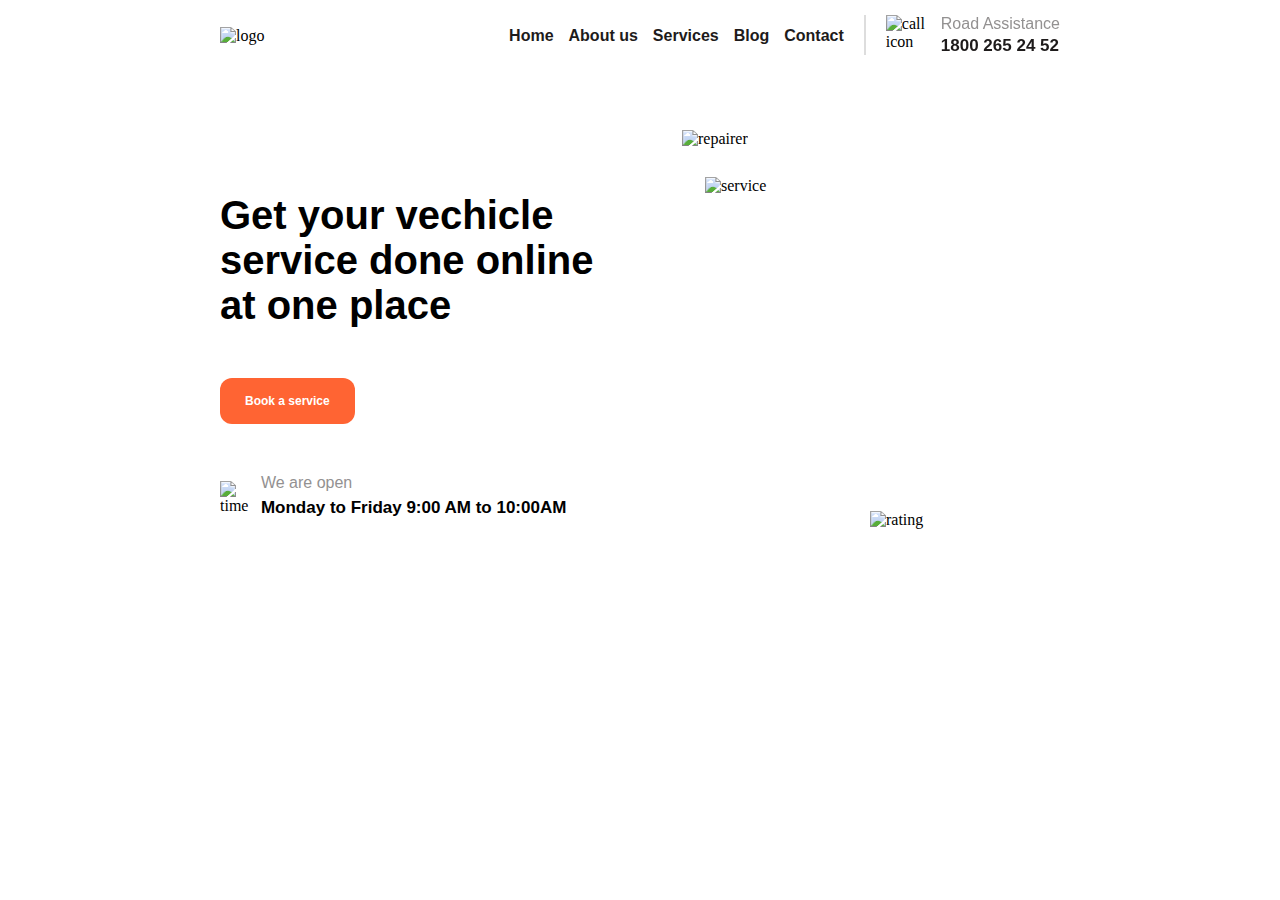
==== index.html @ da81b056 "Add files via upload" ====
<!DOCTYPE html>
<html lang="en">
<head>
  <meta charset="UTF-8">
  <meta name="viewport" content="width=device-width, initial-scale=1.0">
  <title>Finsweet</title>
  <link rel="stylesheet" href="finsweet.css">
</head>
<body>
  <nav>
    <img class="logo" src="../finsweet/logo/Logo.png" alt="logo">
    <div class="navRight">
      <ul>
        <li><a href="#">Home</a></li>
        <li><a href="#">About us</a></li>
        <li><a href="#">Services</a></li>
        <li><a href="#">Blog</a></li>
        <li><a href="#">Contact</a></li>
      </ul>
      <div class="lineHeight"></div>
      <div class="assistance">
        <img class="contactIcon" src="../finsweet/icon/Assistance Icon.png" alt="call icon">
        <ol>
          <h4>Road Assistance</h4>
          <h3>1800 265 24 52</h3>
        </ol>
      </div>
    </div>
  </nav>
  <header>
    <div class="headerTxt">
      <h1>
        Get your vechicle<br>service done online<br>at one place
      </h1>
      <button class="btn">
        <h4>Book a service</h4>
      </button>
      <div class="openTxt">
        <img class="timeIcon" src="../finsweet/icon/Icon.png" alt="time icon">
        <div class="textAst">
          <h4>We are open </h4>
          <h3>Monday to Friday 9:00 AM to 10:00AM</h3>
        </div>
      </div>
    </div>
    <div class="headerImg">
      <img class="image" src="../finsweet/image/Image.png" alt="repairer">
      <img class="service" src="../finsweet/image/Service.png" alt="service">
      <img class="rating" src="../finsweet/image/Rating.png" alt="rating">
    </div>
  </header>
</body>
</html>
---- finsweet.css ----
*{
  padding: 0;
  margin: 0;
  box-sizing: border-box;
}

nav{
  position: fixed;
  left: 0;
  right: 0;
  top: 0;
  height: fit-content;
  padding: 15px 0px;
  margin:auto  220px;
  width: auto;
  display: flex;
  justify-content: space-between;
  align-items: center;
  background-color: white;
  z-index: 1;
}

.logo{
  width: 100px;
  height: auto;
}

.navRight{
  display: flex;
  flex-direction: row;
  column-gap: 20px;
}

ul{
  display: flex;
  flex-direction: row;
  align-items: center;
  column-gap: 15px;
  list-style: none;
  height: auto;
}

li a{
  font-size: 16px;
  font-family: sans-serif;
  font-weight: 600;
  text-decoration: none;
  color:#1E1B1B;
}

.lineHeight{
  height: 40px;
  border: 1px solid lightgray;
  opacity: 0.77;
}

.assistance{
  display: flex;
  flex-direction: row;
  column-gap: 15px;
}

.contactIcon{
  width: 40px;
  height: 40px;
}

ol{
  display: flex;
  flex-direction: column;
  row-gap: 3px;
  width: auto;
  height: auto;
}

ol h4{
  font-family: sans-serif;
  font-size: 16px;
  font-weight: 500;
  color: #939191;
}

ol h3{
  font-family: sans-serif;
  font-size: 17px;
  font-weight: 600;
  color: #1E1B1B;
}

/* Main styling for header */
header{
  position: relative;
  top: 130px;
  margin: auto 220px;
  display: flex;
  flex-direction: row;
  justify-content: space-between;
  width: auto;
  height: auto;
}

.headerTxt{
  width: auto;
  height: fit-content;
  margin:  63px 0px;
}

h1{
  font-size: 40px;
  font-family: sans-serif;
  width: 100%;
  margin-bottom: 50px;
}

.btn{
  padding: 16px 25px;
  background: #FF6433;
  border: none;
  border-radius: 12px;
  margin-bottom: 50px;
  cursor: pointer;
}

.btn h4{
  color: white;
  font-family: sans-serif;
  font-size: 12px;
}

.openTxt{
  display: flex;
  flex-direction: row;
  align-items: center;
  column-gap: 10px;
}

.timeIcon{
  width: 30.94px;
  height: 30.94px;
}

.textAst{
  width: fit-content;
  height: auto;
}

.textAst h4{
  color: #939191;
  font-size: 16px;
  font-weight: 400;
  font-family: sans-serif;
  margin-bottom: 6px;
}

.textAst h3{
  font-size: 17px;
  font-weight: 600;
  font-family: sans-serif;
}

.headerImg{
  width: 45%;
  height: auto;
}

.image{
  width: 100%;
}

.service{
  position: absolute;
  top: 47px;
  left: 485px;
  width: 181.8px;
}

.rating{
  position: absolute;
  bottom: 52px;
  right: -19px;
  width: 209.06px;
}
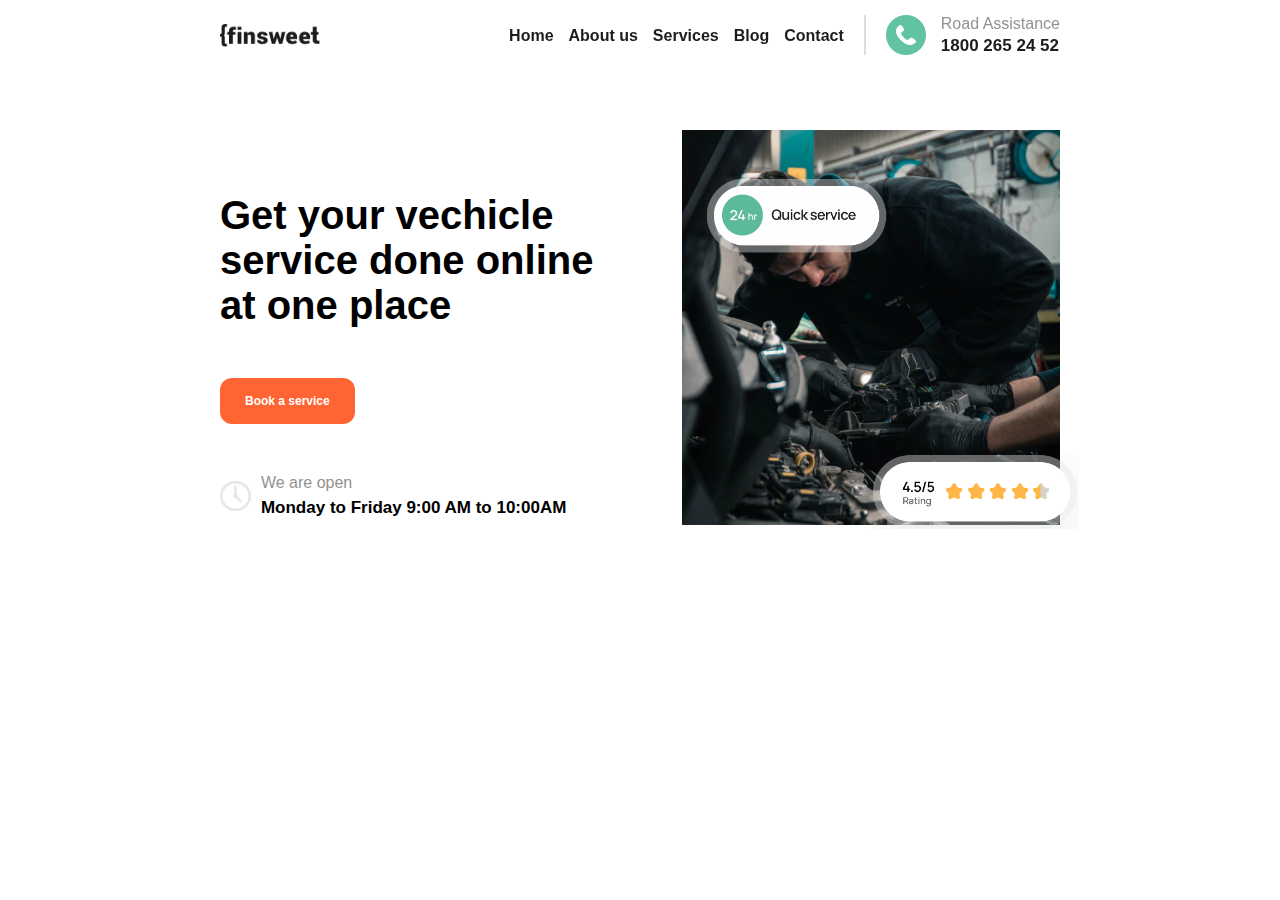
==== commit 1623920f: "Update index.html" ====
--- a/index.html
+++ b/index.html
@@ -8,7 +8,7 @@
 </head>
 <body>
   <nav>
-    <img class="logo" src="../finsweet/logo/Logo.png" alt="logo">
+    <img class="logo" src="logo/Logo.png" alt="logo">
     <div class="navRight">
       <ul>
         <li><a href="#">Home</a></li>
@@ -19,7 +19,7 @@
       </ul>
       <div class="lineHeight"></div>
       <div class="assistance">
-        <img class="contactIcon" src="../finsweet/icon/Assistance Icon.png" alt="call icon">
+        <img class="contactIcon" src="icon/Assistance Icon.png" alt="call icon">
         <ol>
           <h4>Road Assistance</h4>
           <h3>1800 265 24 52</h3>
@@ -36,7 +36,7 @@
         <h4>Book a service</h4>
       </button>
       <div class="openTxt">
-        <img class="timeIcon" src="../finsweet/icon/Icon.png" alt="time icon">
+        <img class="timeIcon" src="icon/Icon.png" alt="time icon">
         <div class="textAst">
           <h4>We are open </h4>
           <h3>Monday to Friday 9:00 AM to 10:00AM</h3>
@@ -44,10 +44,10 @@
       </div>
     </div>
     <div class="headerImg">
-      <img class="image" src="../finsweet/image/Image.png" alt="repairer">
-      <img class="service" src="../finsweet/image/Service.png" alt="service">
-      <img class="rating" src="../finsweet/image/Rating.png" alt="rating">
+      <img class="image" src="image/Image.png" alt="repairer">
+      <img class="service" src="image/Service.png" alt="service">
+      <img class="rating" src="image/Rating.png" alt="rating">
     </div>
   </header>
 </body>
-</html>+</html>
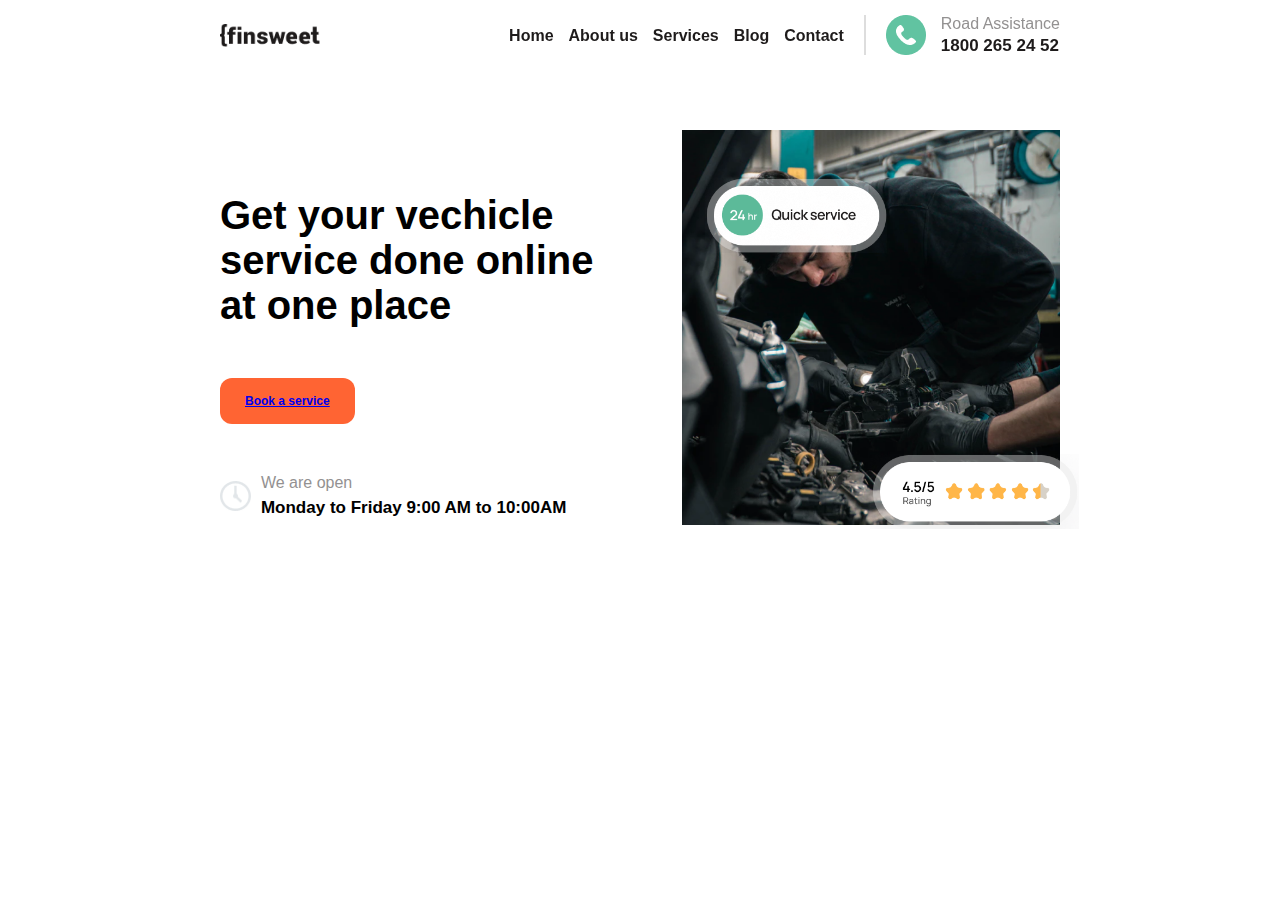
==== commit b2623ef2: "Update index.html" ====
--- a/index.html
+++ b/index.html
@@ -33,7 +33,7 @@
         Get your vechicle<br>service done online<br>at one place
       </h1>
       <button class="btn">
-        <h4>Book a service</h4>
+        <h4><a href="#">Book a service</a></h4>
       </button>
       <div class="openTxt">
         <img class="timeIcon" src="icon/Icon.png" alt="time icon">
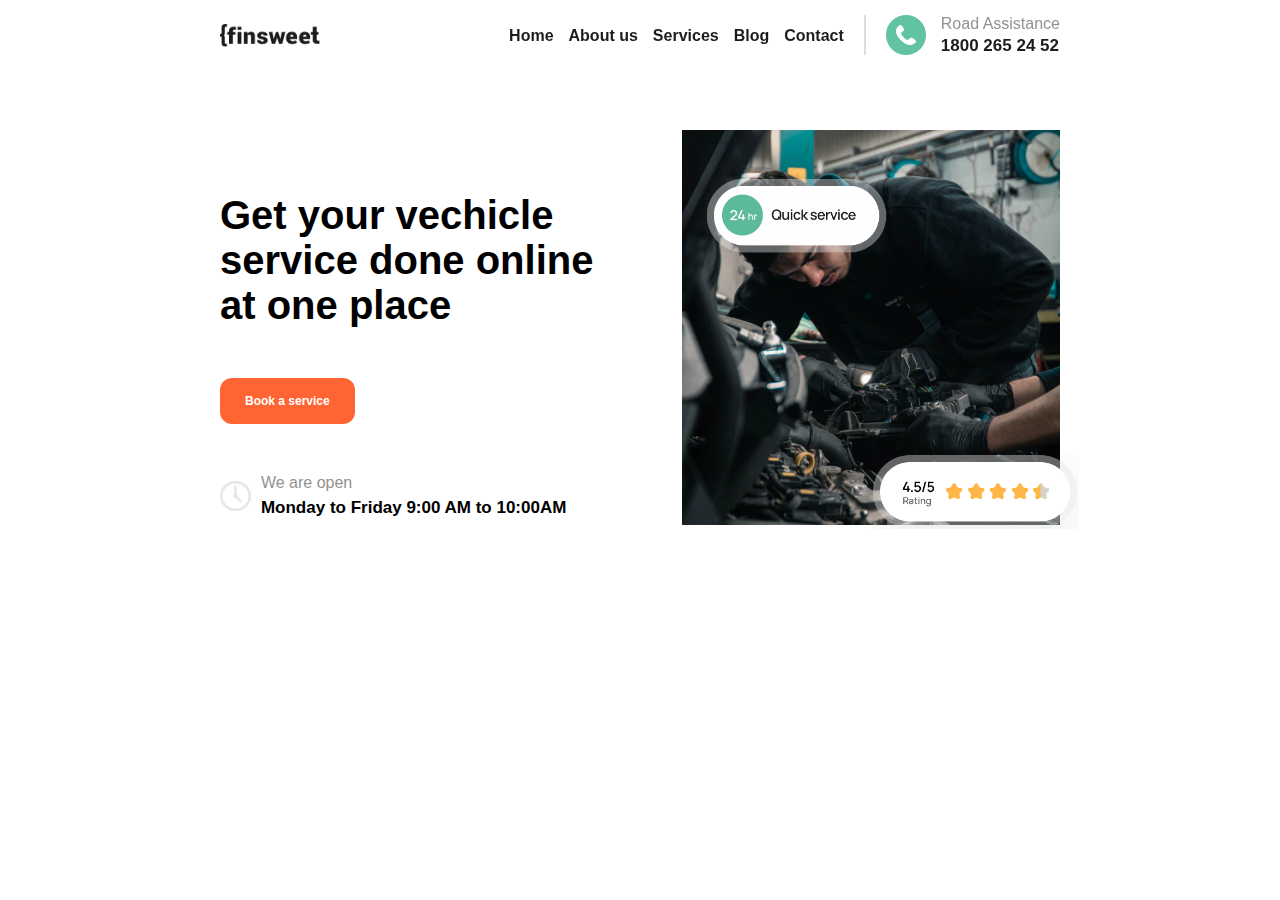
==== commit ac8f5b46: "Update index.html" ====
--- a/index.html
+++ b/index.html
@@ -33,7 +33,7 @@
         Get your vechicle<br>service done online<br>at one place
       </h1>
       <button class="btn">
-        <h4><a href="#">Book a service</a></h4>
+        <h4>Book a service</h4>
       </button>
       <div class="openTxt">
         <img class="timeIcon" src="icon/Icon.png" alt="time icon">
--- a/finsweet.css
+++ b/finsweet.css
@@ -179,4 +179,4 @@
   bottom: 52px;
   right: -19px;
   width: 209.06px;
-}+}
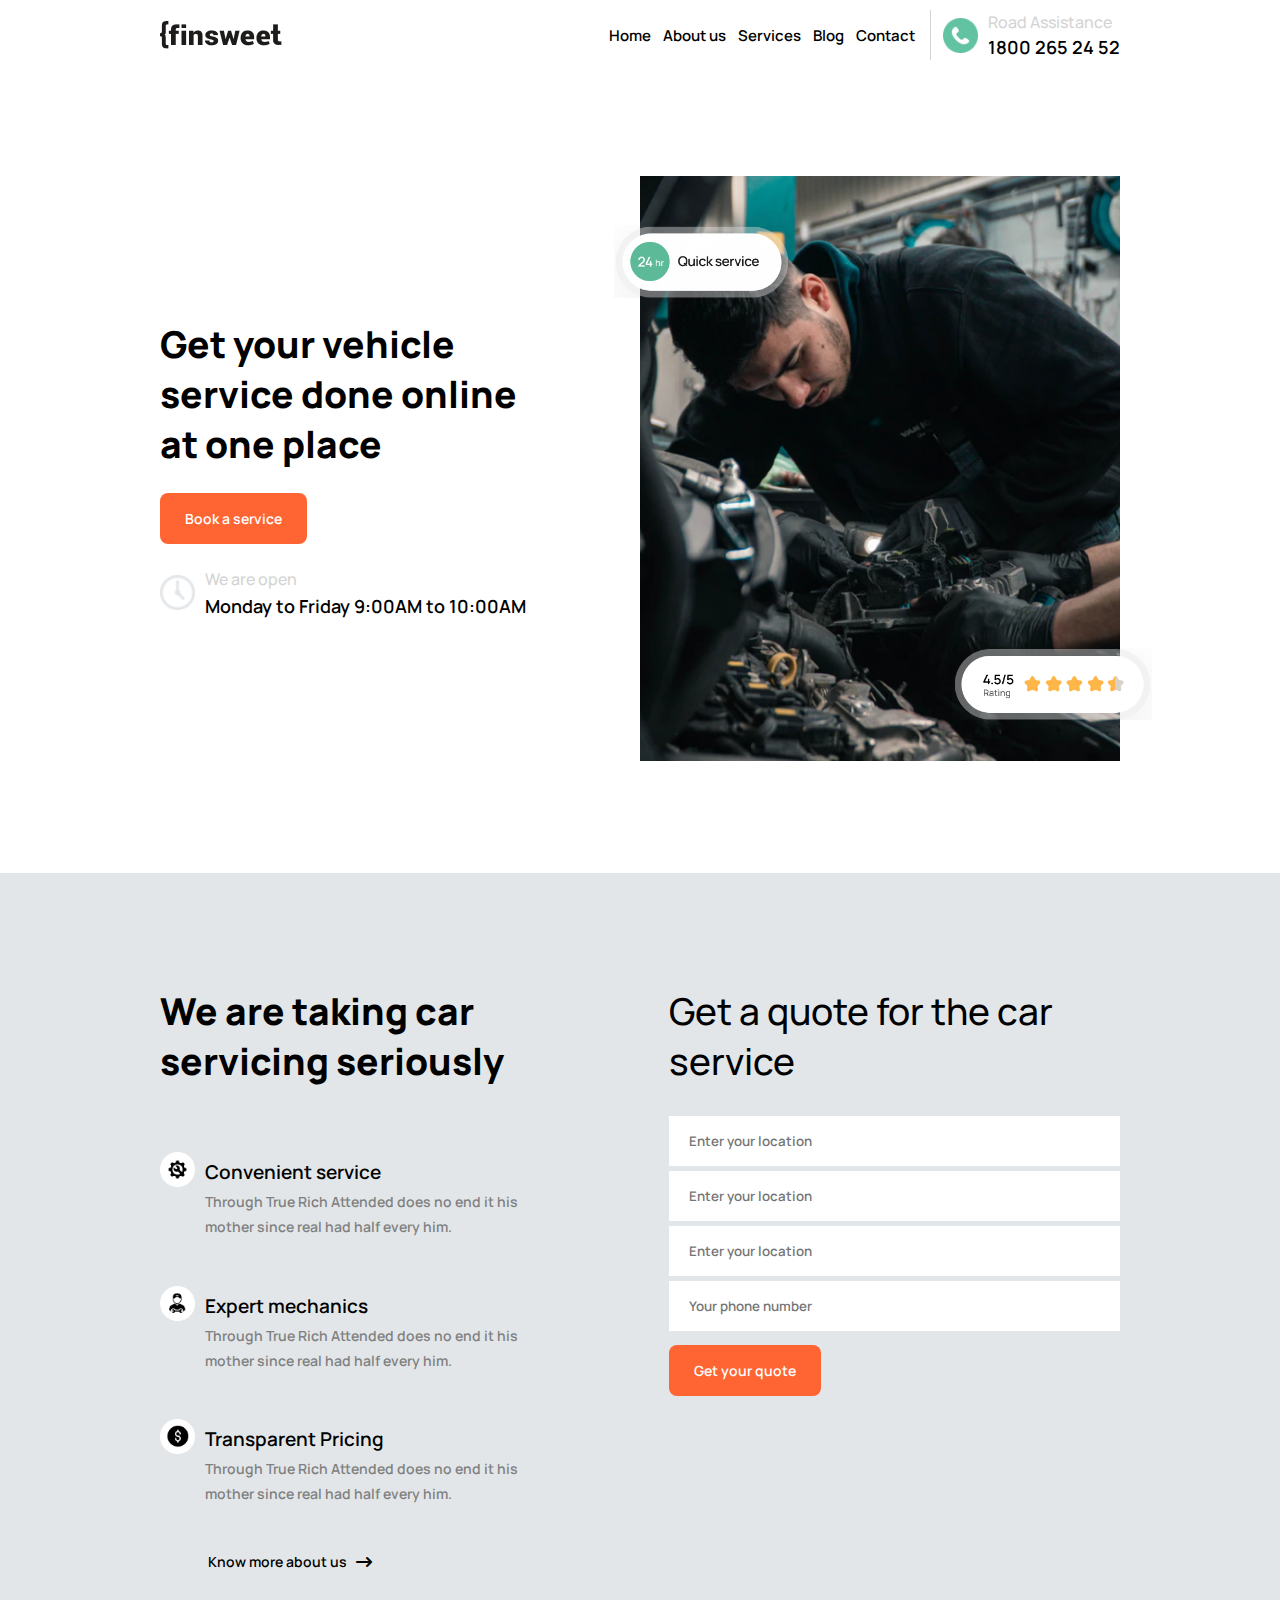
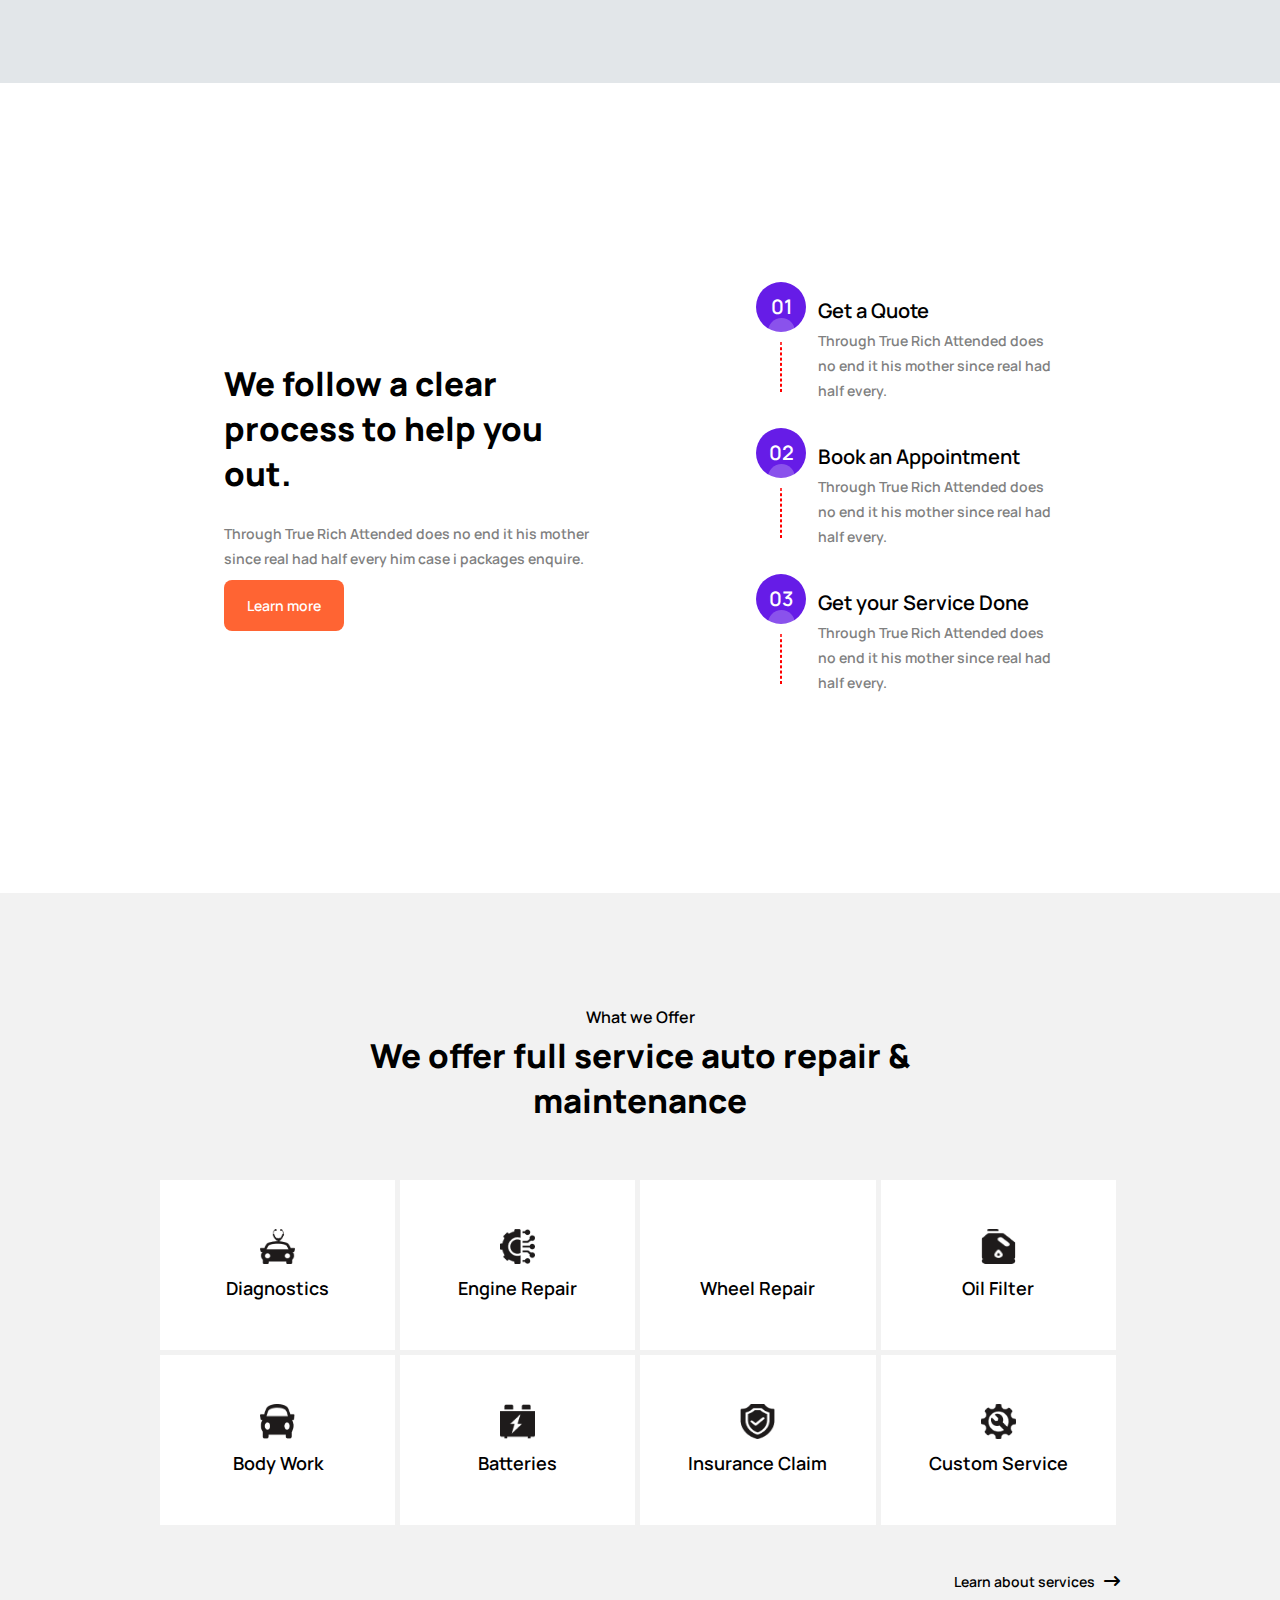
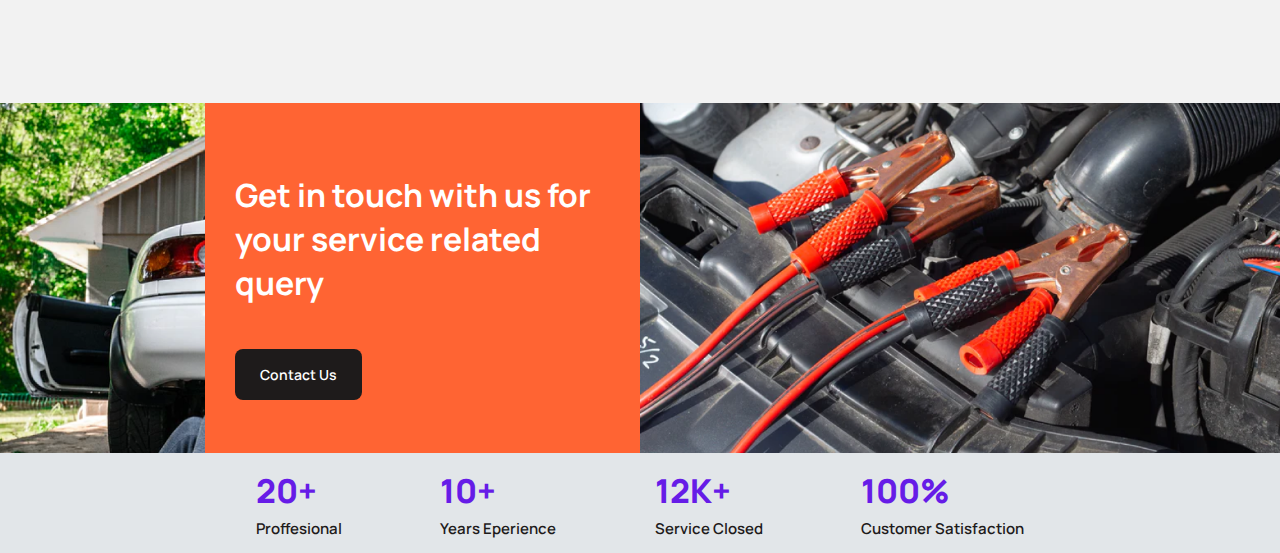
==== commit 9a39b78e: "Add files via upload" ====
--- a/index.html
+++ b/index.html
@@ -4,50 +4,233 @@
   <meta charset="UTF-8">
   <meta name="viewport" content="width=device-width, initial-scale=1.0">
   <title>Finsweet</title>
-  <link rel="stylesheet" href="finsweet.css">
+  <link rel="stylesheet" href="style.css">
+  <link rel="stylesheet" href="https://cdnjs.cloudflare.com/ajax/libs/font-awesome/6.4.2/css/all.min.css">
+  <link href="https://fonts.googleapis.com/css2?family=Hanken+Grotesk:wght@500;700;800&family=Manrope:wght
+  @800&display=swap" rel="stylesheet">
 </head>
 <body>
   <nav>
-    <img class="logo" src="logo/Logo.png" alt="logo">
-    <div class="navRight">
-      <ul>
-        <li><a href="#">Home</a></li>
-        <li><a href="#">About us</a></li>
-        <li><a href="#">Services</a></li>
-        <li><a href="#">Blog</a></li>
-        <li><a href="#">Contact</a></li>
-      </ul>
-      <div class="lineHeight"></div>
-      <div class="assistance">
-        <img class="contactIcon" src="icon/Assistance Icon.png" alt="call icon">
-        <ol>
-          <h4>Road Assistance</h4>
-          <h3>1800 265 24 52</h3>
-        </ol>
+    <div class="nav-box">
+      <img src="logo/Logo.png" alt="">
+      <div class="menu">
+        <ul>
+          <li>Home</li>
+          <li>About us</li>
+          <li>Services</li>
+          <li>Blog</li>
+          <li>Contact</li>
+        </ul>
+        <div class="menu-details">
+          <img src="icon/Assistance Icon.png" alt="">
+          <div class="details-text">
+            <p class="one">Road Assistance</p>
+            <p class="two">1800 265 24 52</p>
+          </div>
+        </div>
       </div>
     </div>
   </nav>
   <header>
-    <div class="headerTxt">
-      <h1>
-        Get your vechicle<br>service done online<br>at one place
-      </h1>
-      <button class="btn">
-        <h4>Book a service</h4>
-      </button>
-      <div class="openTxt">
-        <img class="timeIcon" src="icon/Icon.png" alt="time icon">
-        <div class="textAst">
-          <h4>We are open </h4>
-          <h3>Monday to Friday 9:00 AM to 10:00AM</h3>
-        </div>
-      </div>
-    </div>
-    <div class="headerImg">
-      <img class="image" src="image/Image.png" alt="repairer">
-      <img class="service" src="image/Service.png" alt="service">
-      <img class="rating" src="image/Rating.png" alt="rating">
+    <div class="container">
+      <div class="left">
+        <h1>Get your vehicle service done online at one place</h1>
+        <div class="btn">
+         <a href="#">Book a service</a>
+        </div>
+        <div class="text-bottom">
+          <img src="icon/Icon.png" alt="">
+          <div class="text">
+            <p class="one">We are open</p>
+            <p class="two">Monday to Friday 9:00AM to 10:00AM</p>
+          </div>
+        </div>
+      </div>
+      <div class="right">
+        <img class="service" src="image/Service.png" alt="">
+        <img class="rating" src="image/Rating.png" alt="">
+      </div>
     </div>
   </header>
+  <!-- Section 1 -->
+  <section class="section-1">
+    <div class="container">
+      <div class="left1">
+        <h1>We are taking car servicing seriously</h1>
+        <div class="text-one">
+          <img src="icon/Icon-4.png" alt="">
+          <div class="text">
+            <h3>Convenient service</h3>
+            <p>Through True Rich Attended does no end it his mother since real had half every him.</p>
+          </div>
+        </div>
+        <div class="text-one">
+          <img src="icon/Icon-3.png" alt="">
+          <div class="text">
+            <h3>Expert mechanics</h3>
+            <p>Through True Rich Attended does no end it his mother since real had half every him.</p>
+          </div>
+        </div>
+        <div class="text-one">
+          <img src="icon/Icon-2.png" alt="">
+          <div class="text">
+            <h3>Transparent Pricing</h3>
+            <p>Through True Rich Attended does no end it his mother since real had half every him.</p>
+          </div>
+        </div>
+        <div class="bottom">
+          <p>Know more about us</p>
+          <a href="#"><i class="fa fa-arrow-right-long"></i></a>
+        </div>
+      </div>
+      <div class="right1">
+        <h1>Get a quote for the car service</h1>
+        <form action="">
+          <input type="text" placeholder="Enter your location">
+          <input type="text" placeholder="Enter your location">
+          <input type="text" placeholder="Enter your location">
+          <input type="text" placeholder="Your phone number">
+        </form>
+        <div class="btn1">
+          <a href="#">Get your quote</a>
+        </div>
+      </div>
+    </div>
+  </section>
+  <!-- section 2 -->
+  <section class="section-2">
+    <div class="container">
+      <div class="left2">
+        <h1>We follow a clear process to help you out.</h1>
+        <p>Through True Rich Attended does no end it his mother since real had half every him case
+         i packages enquire.
+        </p>
+        <div class="btn2">
+          <a href="#">Learn more</a>
+        </div>
+      </div>
+      <div class="right2">
+        <div class="text-2">
+          <div class="line">
+            <div class="circle-box">
+              <p>01</p>
+              <div class="circle-small"></div>
+            </div>
+            <div class="dash"></div>
+          </div>
+          <div class="text">
+            <h3>Get a Quote</h3>
+            <p>Through True Rich Attended does no end it his mother since real had half every.</p>
+          </div>
+        </div>
+        <div class="text-2">
+          <div class="line">
+            <div class="circle-box">
+              <p>02</p>
+              <div class="circle-small"></div>
+            </div>
+            <div class="dash"></div>
+          </div>
+          <div class="text">
+            <h3>Book an Appointment</h3>
+            <p>Through True Rich Attended does no end it his mother since real had half every.</p>
+          </div>
+        </div>
+        <div class="text-2">
+          <div class="line">
+            <div class="circle-box">
+              <p>03</p>
+              <div class="circle-small"></div>
+            </div>
+            <div class="dash"></div>
+          </div>
+          <div class="text">
+            <h3>Get your Service Done</h3>
+            <p>Through True Rich Attended does no end it his mother since real had half every.</p>
+          </div>
+        </div>
+      </div>
+    </div>
+  </section>
+  <!-- Section 3 -->
+  <section class="section-3">
+    <div class="container">
+      <div class="top-text">
+        <p>What we Offer</p>
+        <h1>We offer full service auto repair & maintenance</h1>
+      </div>
+      <div class="box-shell">
+        <a href="#" class="box">
+          <img src="icon/Icon-1.png" alt="">
+          <p>Diagnostics</p>
+        </a>
+        <a href="#" class="box">
+          <img src="icon/Icon-11.png" alt="">
+          <p>Engine Repair</p>
+        </a>
+        <a href="#" class="box">
+          <img src="icon/Icon-6.png" alt="">
+          <p>Wheel Repair</p>
+        </a>
+        <a href="#" class="box">
+          <img src="icon/Icon-7.png" alt="">
+          <p>Oil Filter</p>
+        </a>
+        <a href="#" class="box">
+          <img src="icon/Icon-9.png" alt="">
+          <p>Body Work</p>
+        </a>
+        <a href="#" class="box">
+          <img src="icon/Icon-8.png" alt="">
+          <p>Batteries</p>
+        </a>
+        <a href="#" class="box">
+          <img src="icon/Icon-10.png" alt="">
+          <p>Insurance Claim</p>
+        </a>
+        <a href="#" class="box">
+          <img src="icon/Icon-12.png" alt="">
+          <p>Custom Service</p>
+        </a>
+      </div>
+      <div class="bottom-text">
+        <p>Learn about services</p>
+        <a href="#"><i class="fa fa-arrow-right-long"></i></a>
+      </div>
+    </div>
+  </section>
+  <section class="section-4">
+    <div class="box2">
+      <div class="left3">
+        <div class="text-box">
+          <h1>Get in touch with us for your service related query</h1>
+          <div class="btn-contact">
+            <a href="#">Contact Us</a>
+          </div>
+        </div>
+      </div>
+      <div class="right3"></div>
+    </div>
+    <div class="bottom-view">
+      <div class="bottom-box">
+        <div class="bottom-text2">
+          <p class="b-text1">20+</p>
+          <p class="b-text2">Proffesional</p>
+        </div>
+        <div class="bottom-text2">
+          <p class="b-text1">10+</p>
+          <p class="b-text2">Years Eperience</p>
+        </div>
+        <div class="bottom-text2">
+          <p class="b-text1">12K+</p>
+          <p class="b-text2">Service Closed</p>
+        </div>
+        <div class="bottom-text2">
+          <p class="b-text1">100%</p>
+          <p class="b-text2">Customer Satisfaction</p>
+        </div>
+      </div>
+    </div>
+  </section>
 </body>
-</html>
+</html>--- a/style.css
+++ b/style.css
@@ -0,0 +1,552 @@
+*{
+  padding: 0;
+  margin: 0;
+  box-sizing: border-box;
+}
+nav{
+  position: fixed;
+  top: 0;
+  left: 0;
+  right: 0;
+  padding: 10px 0px;
+  background-color: white;
+  z-index: 1;
+}
+.nav-box{
+  display: flex;
+  width: 75%;
+  justify-content: space-between;
+  align-items: center;
+  margin: auto;
+}
+.menu{
+  display: flex;
+  column-gap: 12px;
+}
+
+ul{
+  display: flex;
+  align-items: center; 
+  column-gap: 12px;
+  border-right: 1px solid lightgray;
+  padding-right: 15px; 
+}
+ul li{
+  font-size: 15px;
+  font-family: 'Manrope', sans-serif;
+  font-weight: 600;
+  list-style: none;
+}
+.menu-details{
+  display: flex;
+  column-gap: 10px;
+}
+.menu-details img{
+  margin: auto 0px;
+  min-width: 35px;
+  min-height: 35px;
+  max-width: 35px;
+  max-height: 35px;
+}
+.details-text{
+  line-height: 25px;
+}
+.details-text .one{
+  color: lightgray;
+  font-size: 16px;
+  font-family: 'Manrope', sans-serif;
+  font-weight: 500;
+}
+.details-text .two{
+  font-size: 18px;
+  font-family: 'Manrope', sans-serif;
+  font-weight: 600;
+}
+
+header{
+  display: flex;
+  min-height: 90vh;
+  width: 100%;
+  background-color: white;
+  margin-top: 63px;
+}
+.container{
+  display: flex;
+  flex-direction: row;
+  width: 75%;
+  min-height: 65vh;
+  margin: auto;
+}
+.left{
+  display: flex;
+  flex-direction: column;
+  justify-content: center;
+  row-gap: 40px;
+  width: 50%;
+  background-color: white;
+}
+h1{
+  font-size: 37px;
+  font-family: 'Manrope', sans-serif;
+  font-weight: 800;
+  width: 80%;
+}
+.btn a{
+  padding: 16px 25px;
+  color: white;
+  font-size: 14px;
+  font-family: 'Manrope', sans-serif;
+  font-weight: 600;
+  text-decoration: none;
+  border: none;
+  border-radius: 8px;
+  background-color: #FF6433; 
+}
+.text-bottom{
+  display: flex;
+  column-gap: 10px;
+}
+.text-bottom img{
+  margin: auto 0px;
+  min-width: 35px;
+  min-height: 35px;
+  max-width: 35px;
+  max-height: 35px;
+}
+.text-bottom .text{
+  display: flex;
+  flex-direction: column;
+  row-gap: 4px;
+}
+.text-bottom .one{
+  color: lightgray;
+  font-size: 16px;
+  font-family: 'Manrope', sans-serif;
+  font-weight: 500;
+}
+.text-bottom .two{
+  color: black;
+  font-size: 18px;
+  font-family: 'Manrope', sans-serif;
+  font-weight: 600;
+}
+.right{
+  width: 50%;
+  background-image: url(image/Image.png);
+  background-position: center;
+  background-repeat: no-repeat;
+  background-size: cover;
+}
+.right .service{
+  position: absolute;
+  left: 48%;
+  top: 25%;
+  width: 175px;
+}
+.right .rating{
+  position: absolute;
+  right: 10%;
+  bottom: 20%;
+  width: 200px;
+}
+.section-1{
+  display: flex;
+  min-height: 90vh;
+  width: 100%;
+  background-color: #E2E6E9;
+}
+.section-1 .container{
+  display: flex;
+  flex-direction: row;
+  justify-content: space-between;
+  width: 75%;
+  min-height: 65vh;
+  margin: auto;
+}
+.section-1 .left1{
+  display: flex;
+  flex-direction: column;
+  justify-content: space-between;
+  row-gap: 10px;
+  width: 47%;
+}
+.section-1 .left1 h1{
+  width: 82%;
+  font-family: 'Manrope', sans-serif;
+  font-weight: 800;
+  margin-bottom: 20px;
+}
+.text-one{
+  display: flex;
+  column-gap: 10px;
+  width: 82%;
+}
+.text-one img{
+  min-width: 35px;
+  min-height: 35px;
+  max-width: 35px;
+  max-height: 35px;
+}
+.text-one .text{
+  display: flex;
+  flex-direction: column;
+  row-gap: 4px;
+  margin-top: 7px;
+}
+.text-one h3{
+  font-size: 19px;
+  font-family: 'Manrope', sans-serif;
+  font-weight: 600;
+}
+.text-one p{
+  color: gray;
+  line-height: 25px;
+  font-size: 14px;
+  font-family: 'Manrope', sans-serif;
+  font-weight: 600;
+}
+.left1 .bottom{
+  display: flex;
+  justify-content: center;
+  align-items: center;
+  column-gap: 9px;
+  margin-left: 45px;
+  width: 169px;
+  height: 18px;
+  font-weight: bold;
+}
+.left1 .bottom p{
+  font-size: 14px;
+  font-family: 'Manrope', sans-serif;
+  font-weight: 600;
+}
+.left1 .bottom a{
+  color: black;
+  height: 16px;
+}
+.section-1 .right1{
+  display: flex;
+  flex-direction: column;
+  row-gap: 30px;
+  width: 47%;
+}
+.section-1 .right1 h1{
+  font-family: 'Manrope', sans-serif;
+  font-weight: 500;
+  width: 100%;
+}
+form{
+  display: flex;
+  flex-direction: column;
+  row-gap: 5px;
+}
+input{
+  font-family: 'Manrope', sans-serif;
+  font-weight: 600;
+  width: 100%;
+  height: 50px;
+  border: none;
+  padding: 0px 20px;
+}
+.btn1 a{
+  padding: 16px 25px;
+  color: white;
+  font-size: 14px;
+  font-family: 'Manrope', sans-serif;
+  font-weight: 600;
+  text-decoration: none;
+  border: none;
+  border-radius: 8px;
+  background-color: #FF6433; 
+}
+.section-2{
+  display: flex;
+  min-height: 90vh;
+  width: 100%;
+  background-color: white;
+}
+.section-2 .container{
+  display: flex;
+  flex-direction: row;
+  justify-content: space-between;
+  width: 65%;
+  min-height: 50%;
+  margin: auto;
+}
+.section-2 .left2{
+  display: flex;
+  flex-direction: column;
+  justify-content: center;
+  row-gap: 25px;
+  width: 45%;
+}
+.section-2 .left2 h1{
+  font-size: 33px;
+  font-family: 'Manrope', sans-serif;
+  font-weight: 800;
+  width: 90%;
+}
+.section-2 .left2 p{
+  font-size: 14px;
+  font-family: 'Manrope', sans-serif;
+  font-weight: 600;
+  color: gray;
+  line-height: 25px;
+  width: 100%;
+}
+.btn2 a{
+  padding: 16px 23px;
+  color: white;
+  font-size: 14px;
+  font-family: 'Manrope', sans-serif;
+  font-weight: 600;
+  text-decoration: none;
+  border: none;
+  border-radius: 8px;
+  background-color: #FF6433; 
+}
+.section-2 .right2{
+  display: flex;
+  flex-direction: column;
+  row-gap: 25px;
+  width: 36%;
+}
+.section-2 .text-2{
+  display: flex;
+  column-gap: 12px;
+  width: 100%;
+}
+.line{
+  display: flex;
+  flex-direction: column;
+  align-items: center;
+  row-gap: 10px;
+  background-color: white;
+}
+.circle-box{
+  font-family: 'Manrope', sans-serif;
+  font-weight: 600;
+  height: 50px;
+}
+.circle-box p{
+  display: flex;
+  justify-content: center;
+  align-items: center;
+  height: 50px;
+  width: 50px;
+  border-radius: 25px;
+  color: white;
+  font-size: 20px;
+  background-color: #661CE7;
+}
+.circle-small{
+  position: relative;
+  top: -14px;
+  left: 12px;
+  display: flex;
+  justify-content: center;
+  align-items: center;
+  height: 27px;
+  width: 27px;
+  border-radius: 25px;
+  background-color: #FFFFFF;
+  opacity: 24%;
+}
+.line .dash{
+  width: 0px;
+  height: 50px;
+  border: 1px solid red;
+  border-style: dashed;
+}
+.text-2 .text{
+  display: flex;
+  flex-direction: column;
+  row-gap: 4px;
+  margin-top: 15px;
+}
+.section-2 .text h3{
+  font-size: 20px;
+  font-family: 'Manrope', sans-serif;
+  font-weight: 600;
+}
+.section-2 .text p{
+  font-size: 14px;
+  font-family: 'Manrope', sans-serif;
+  font-weight: 600;
+  color: gray;
+  line-height: 25px;
+  width: 100%;
+}
+.section-3{
+  display: flex;
+  min-height: 90vh;
+  width: 100%;
+  background-color: #F2F2F2;
+}
+.section-3 .container{
+  display: flex;
+  flex-direction: column;
+  justify-content: space-between;
+  width: 75%;
+  min-height: 65vh;
+  margin: auto;
+}
+.top-text{
+  display: flex;
+  flex-direction: column;
+  align-items: center;
+  text-align: center;
+  row-gap: 5px;
+  margin-bottom: 25px;
+}
+.top-text p{
+  font-size: 16px;
+  font-family: 'Manrope', sans-serif;
+  font-weight: 600;
+}
+.top-text h1{
+  font-size: 33px;
+  font-family: 'Manrope', sans-serif;
+  font-weight: 800;
+  width: 57%;
+}
+.box-shell{
+  display: flex;
+  flex-wrap: wrap;
+  column-gap: 5px;
+  row-gap: 5px;
+}
+.box{
+  display: flex;
+  flex-direction: column;
+  justify-content: center;
+  align-items: center;
+  row-gap: 12px;
+  min-height: 170px;
+  width: 24.5%;
+  text-decoration: none;
+  color: black;
+  font-size: 15px;
+  font-family: 'Manrope', sans-serif;
+  font-weight: 600;
+  background-color: white;
+}
+.box:hover{
+  color: white;
+  background-color: #FF6433;  
+}
+.box img{
+  min-width: 35px;
+  min-height: 35px;
+  max-width: 35px;
+  max-height: 35px;
+}
+.box p{
+  font-size: 18px;
+  font-weight: 600;
+}
+
+.bottom-text{
+  display: flex;
+  justify-content: end;
+  align-items: center;
+  column-gap: 9px;
+  font-weight: bold;
+  margin-top: 15px;
+}
+.bottom-text p{
+  font-size: 14px;
+  font-family: 'Manrope', sans-serif;
+  font-weight: 600;
+}
+.bottom-text a{
+  color: black;
+  height: 16px;
+}
+.section-4{
+  display: flex;
+  flex-direction: column;
+  width: 100%;
+  background-color: #E2E6E9;
+}
+.section-4 .box2{
+  display: flex;
+  flex-direction: row;
+  width: 100%;
+}
+.section-4 .left3{
+  display: flex;
+  justify-content: flex-end;
+  height:350px;
+  width: 50%;
+  background-color: red;
+  background-image: url(image/car.png);
+  background-position: center;
+  background-repeat: no-repeat;
+  background-size: cover;
+}
+.text-box{
+  display: flex;
+  flex-direction: column;
+  justify-content: center;
+  row-gap: 60px;
+  height: 100%;
+  width: 68%;
+  background-color: #FF6433;
+  padding: 30px;
+}
+.text-box h1{
+  color: white;
+  width: 100%;
+  font-size: 32px;
+  font-family: 'Manrope', sans-serif;
+  font-weight: 700;
+}
+.text-box a{
+  font-size: 14px;
+  font-family: 'Manrope', sans-serif;
+  font-weight: 600;
+  color: white;
+  background-color: #1E1B1B;
+  padding: 16px 25px;
+  border-radius: 8px;
+  border: none;
+  text-decoration: none;
+}
+.section-4 .right3{
+  height:350px;
+  width: 50%;
+  background-image: url(image/plug.png);
+  background-position: center;
+  background-repeat: no-repeat;
+  background-size: cover;
+}
+.bottom-view{
+  display: flex;
+  justify-content: center;
+  align-items: center;
+  height: 100px;
+}
+.bottom-box{
+  display: flex;
+  justify-content: space-between;
+  width: 60%;
+}
+.bottom-text2{
+  display: flex;
+  flex-direction: column;
+  row-gap: 5px;
+}
+.b-text1{
+  font-size: 33px;
+  font-family: 'Manrope', sans-serif;
+  font-weight: 800;
+  color: #661CE7;
+
+}
+.b-text2{
+  font-size: 15px;
+  font-family: 'Manrope', sans-serif;
+  font-weight: 600;
+  color: #1E1B1B;
+}
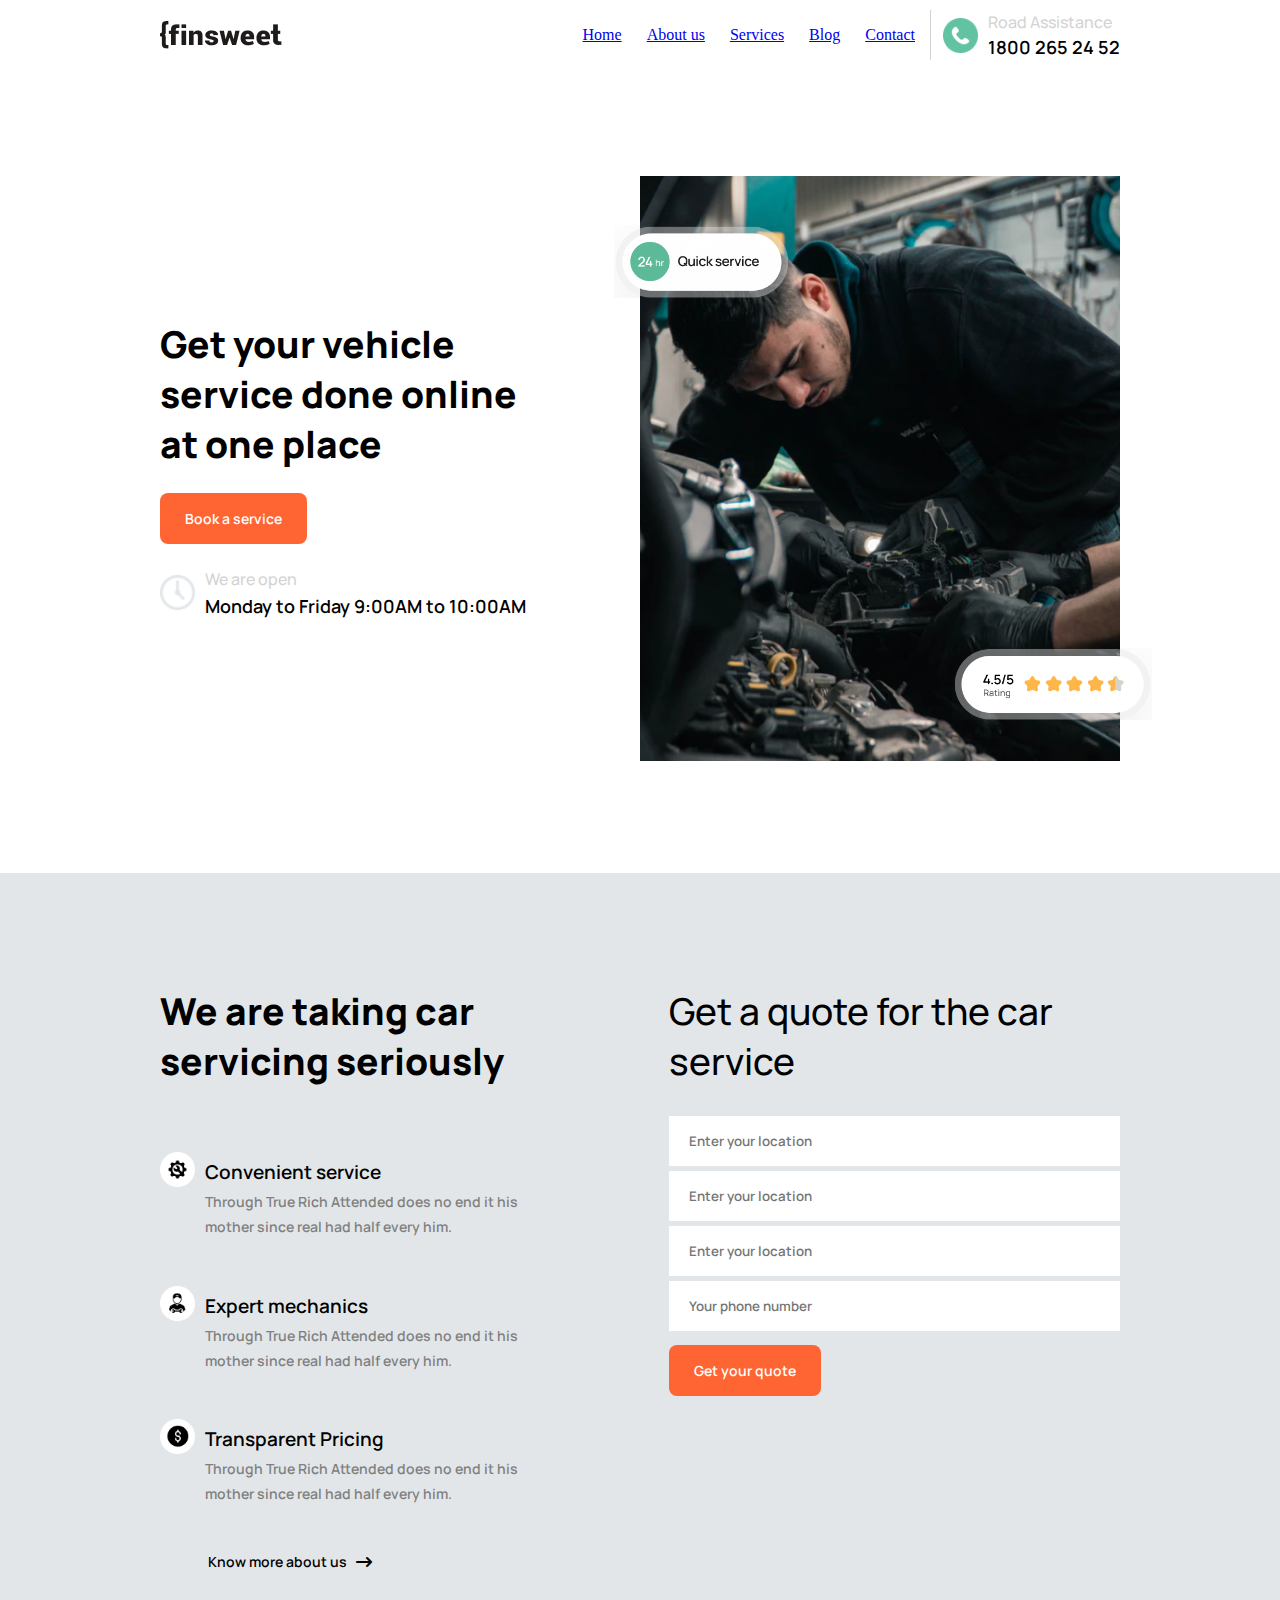
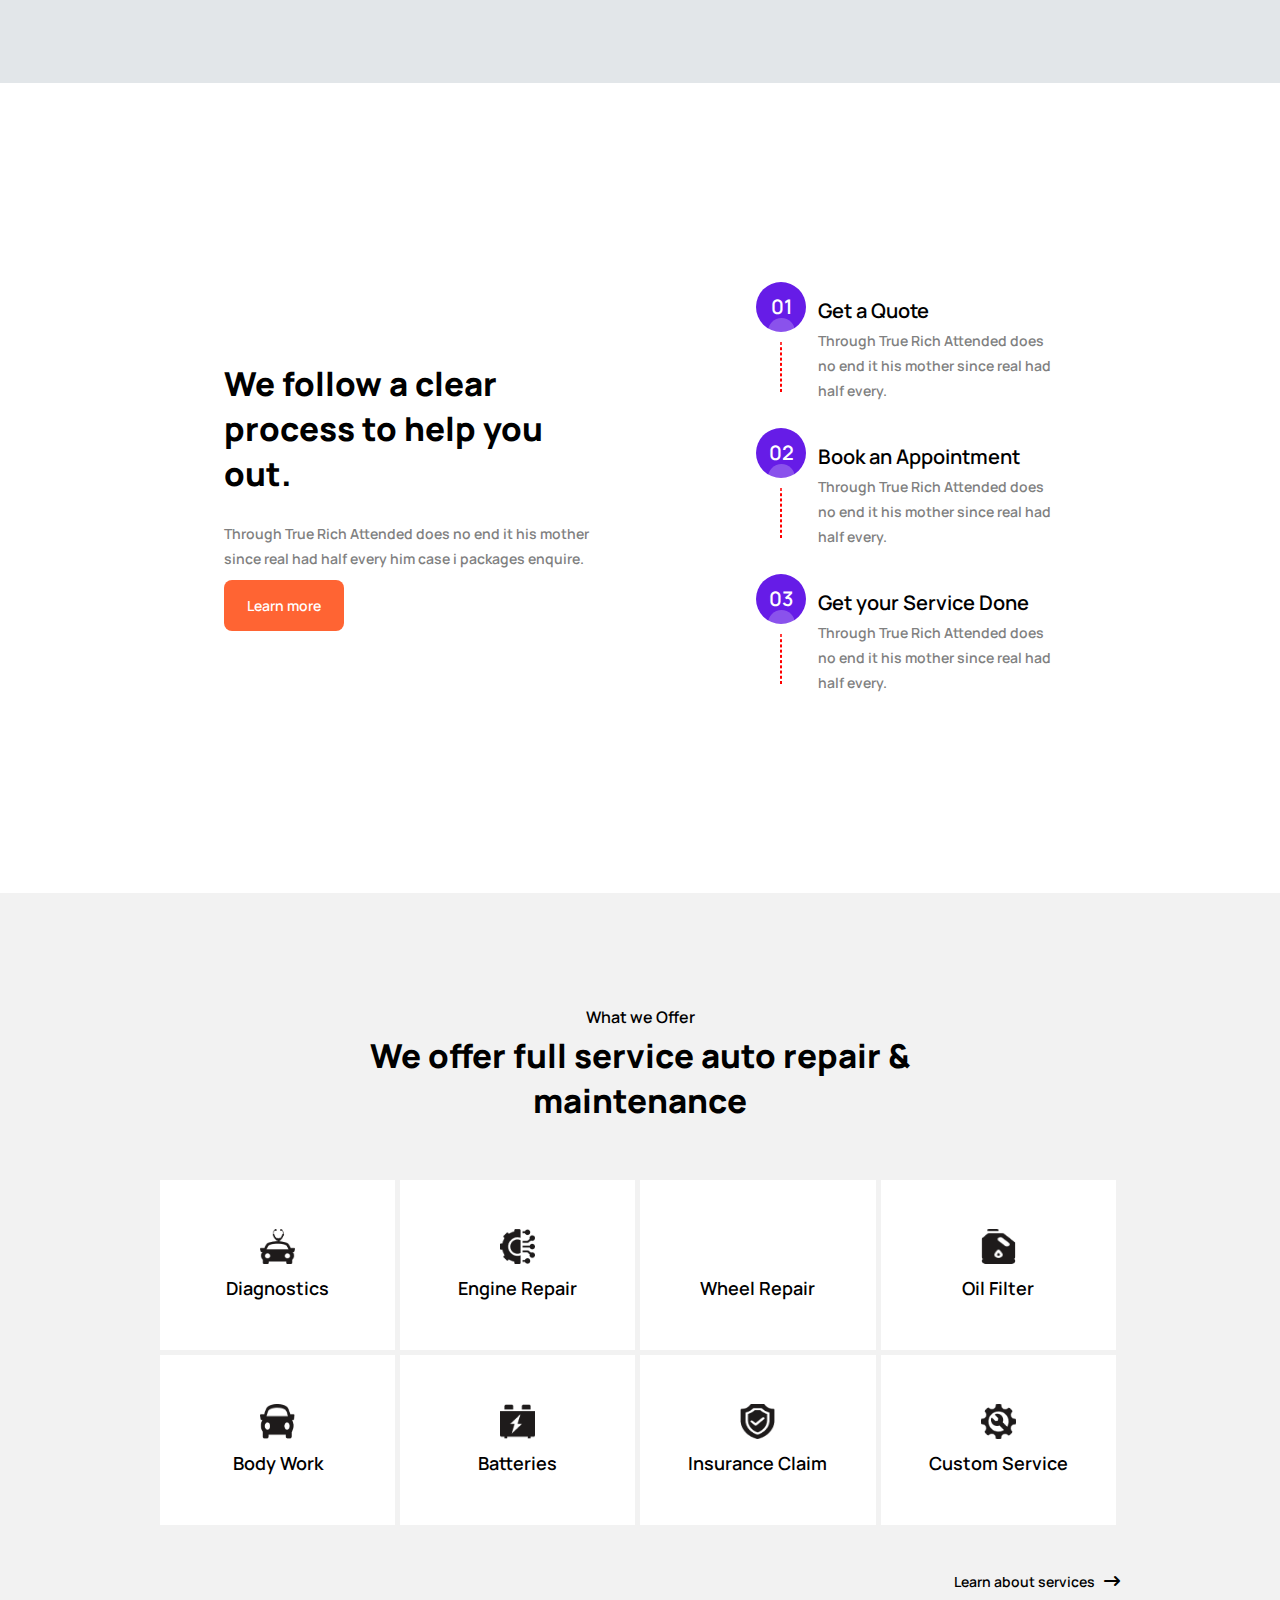
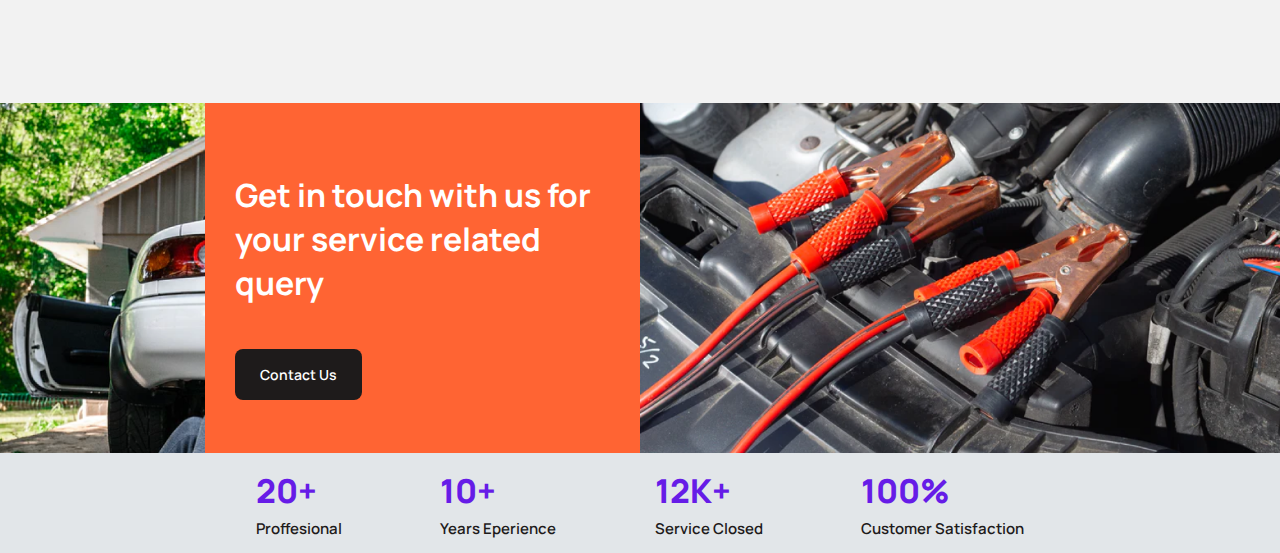
==== commit 6f09406c: "Update index.html" ====
--- a/index.html
+++ b/index.html
@@ -15,11 +15,11 @@
       <img src="logo/Logo.png" alt="">
       <div class="menu">
         <ul>
-          <li>Home</li>
-          <li>About us</li>
-          <li>Services</li>
-          <li>Blog</li>
-          <li>Contact</li>
+          <a href="#">Home</a>
+          <a href="#">About us</a>
+          <a href="#">Services</a>
+          <a href="#">Blog</a>
+          <a href="#">Contact</a>
         </ul>
         <div class="menu-details">
           <img src="icon/Assistance Icon.png" alt="">
@@ -233,4 +233,4 @@
     </div>
   </section>
 </body>
-</html>+</html>
--- a/style.css
+++ b/style.css
@@ -27,7 +27,7 @@
 ul{
   display: flex;
   align-items: center; 
-  column-gap: 12px;
+  column-gap: 25px;
   border-right: 1px solid lightgray;
   padding-right: 15px; 
 }
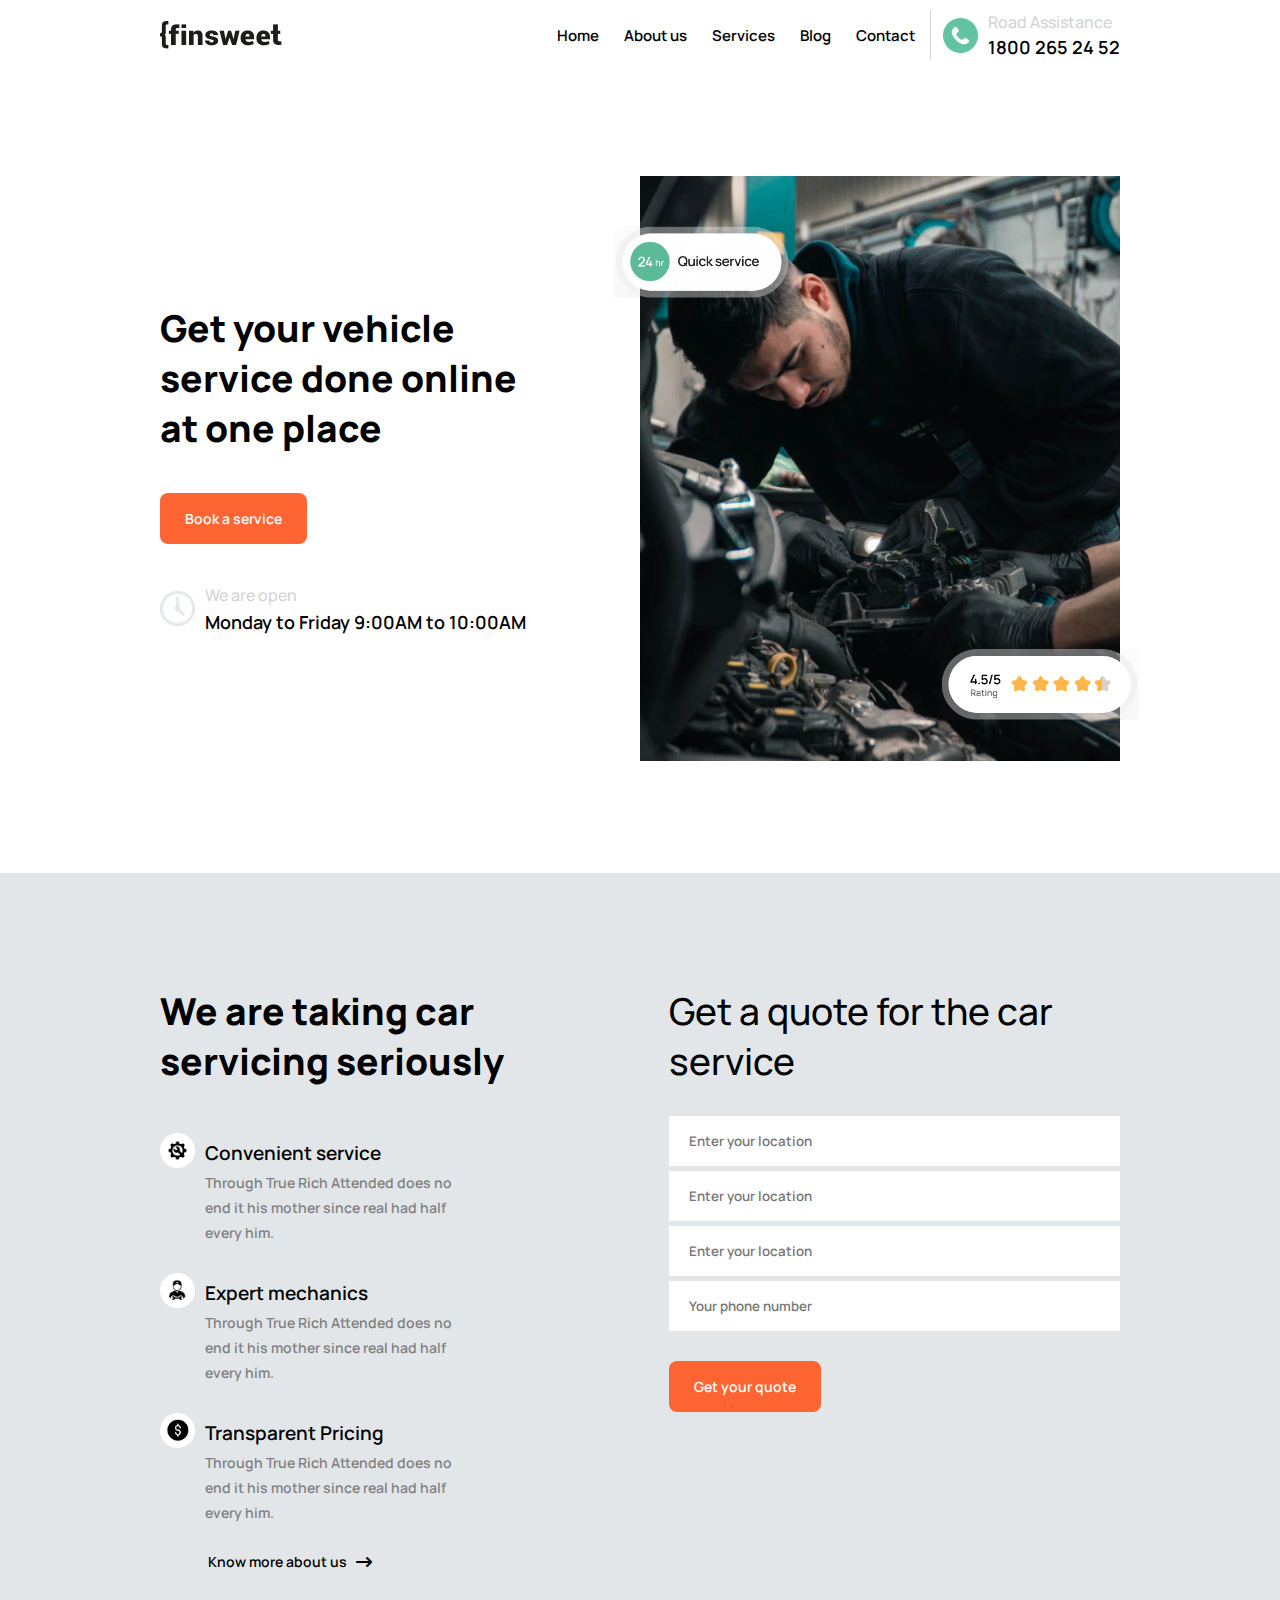
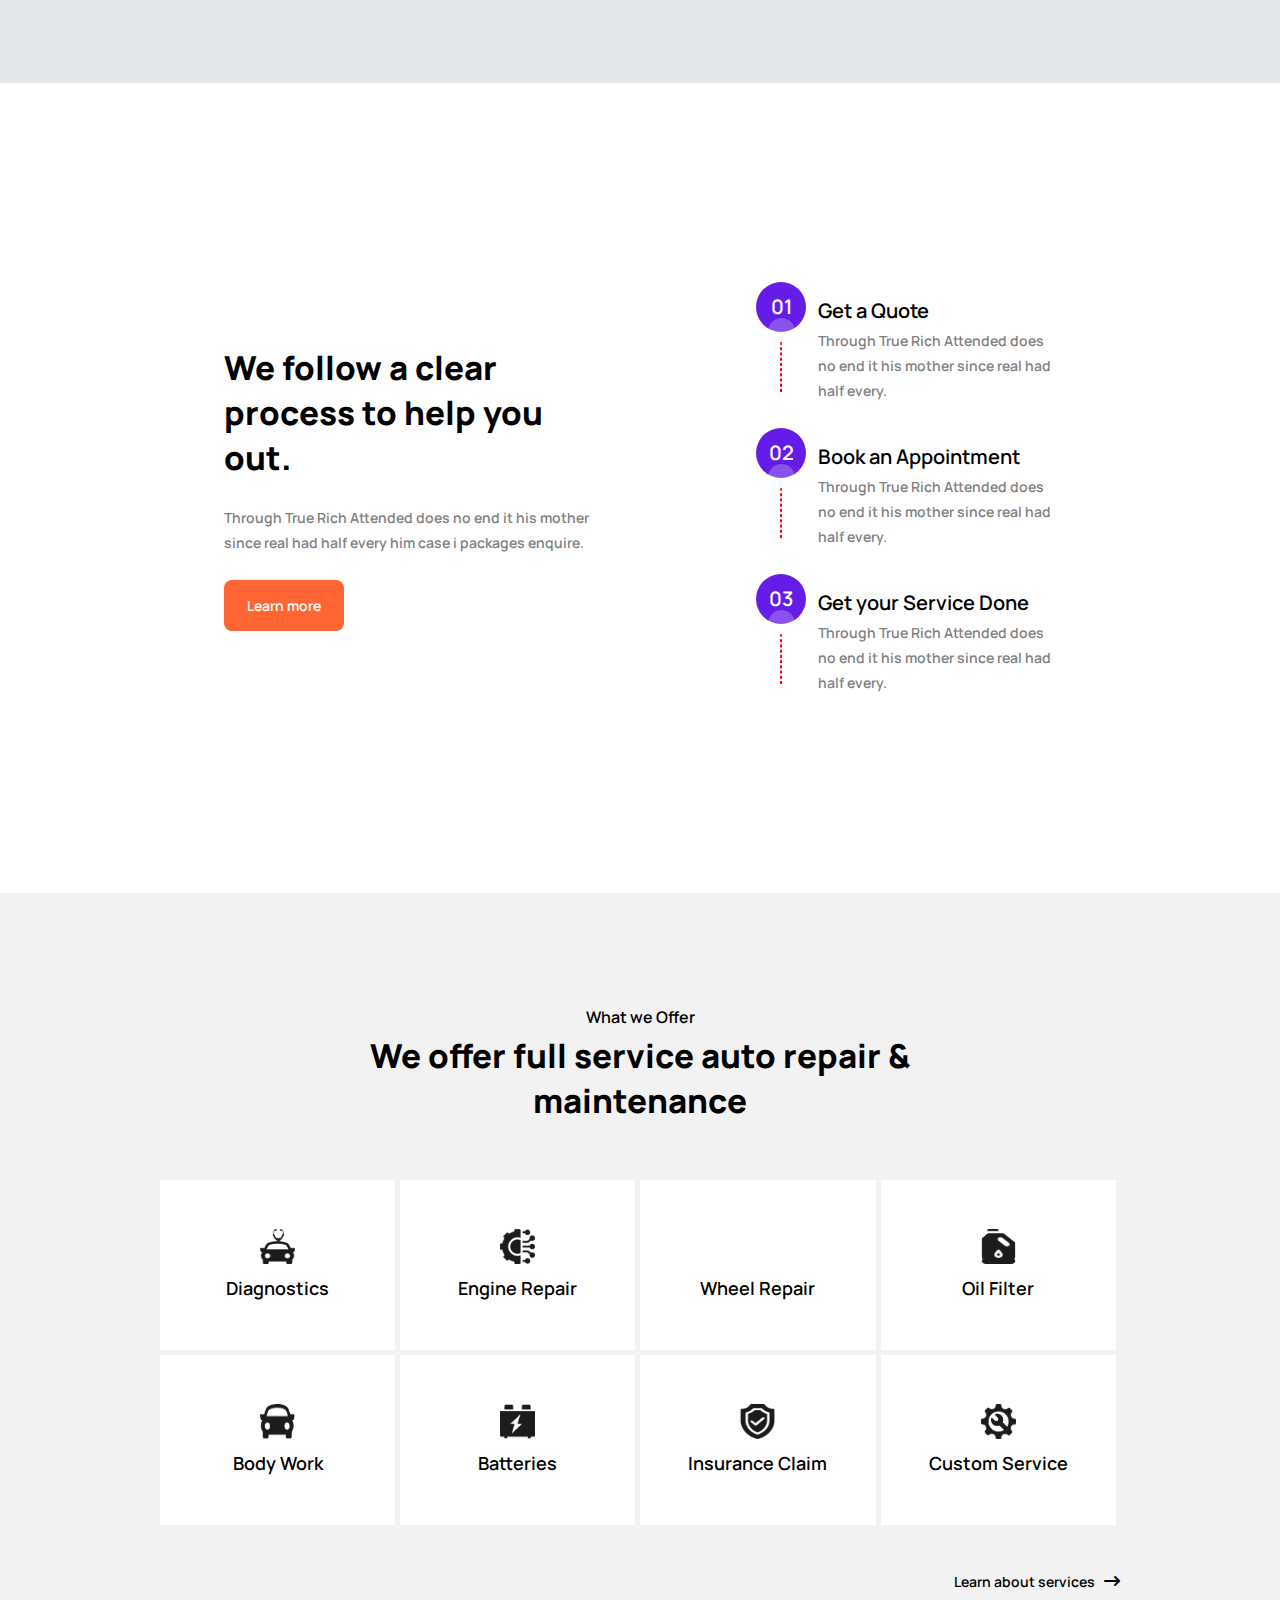
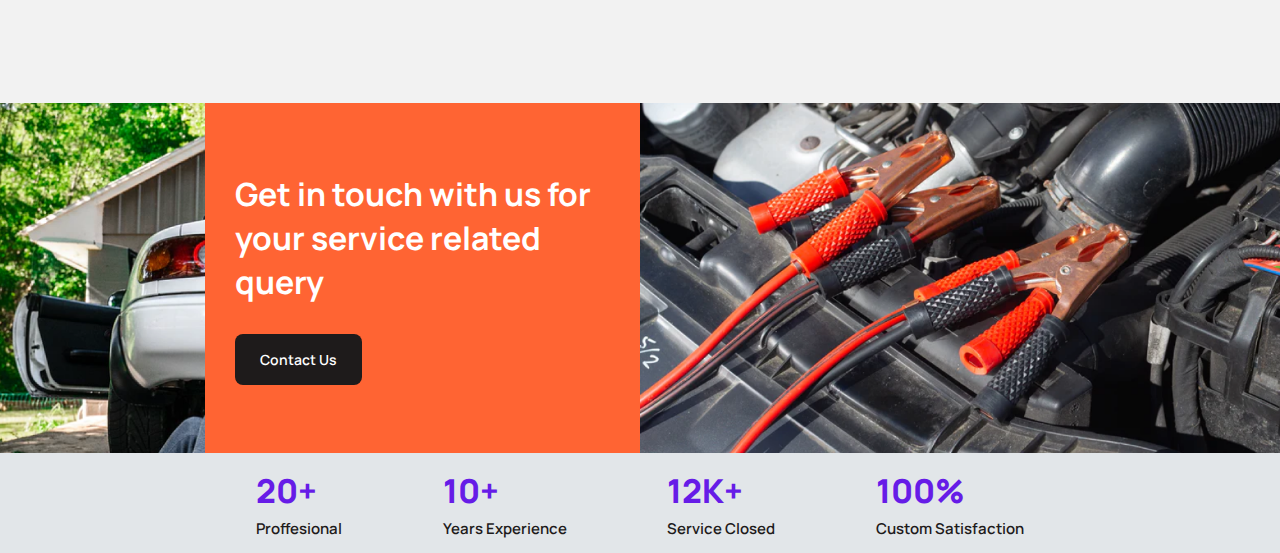
==== commit 03dbf3ac: "Update index.html" ====
--- a/index.html
+++ b/index.html
@@ -219,7 +219,7 @@
         </div>
         <div class="bottom-text2">
           <p class="b-text1">10+</p>
-          <p class="b-text2">Years Eperience</p>
+          <p class="b-text2">Years Experience</p>
         </div>
         <div class="bottom-text2">
           <p class="b-text1">12K+</p>
@@ -227,7 +227,7 @@
         </div>
         <div class="bottom-text2">
           <p class="b-text1">100%</p>
-          <p class="b-text2">Customer Satisfaction</p>
+          <p class="b-text2">Custom Satisfaction</p>
         </div>
       </div>
     </div>
--- a/style.css
+++ b/style.css
@@ -31,11 +31,12 @@
   border-right: 1px solid lightgray;
   padding-right: 15px; 
 }
-ul li{
+ul a{
   font-size: 15px;
   font-family: 'Manrope', sans-serif;
   font-weight: 600;
-  list-style: none;
+  color: black;
+  text-decoration: none;
 }
 .menu-details{
   display: flex;
@@ -91,6 +92,9 @@
   font-weight: 800;
   width: 80%;
 }
+.btn{
+  display: flex;
+}
 .btn a{
   padding: 16px 25px;
   color: white;
@@ -145,7 +149,7 @@
 }
 .right .rating{
   position: absolute;
-  right: 10%;
+  right: 11%;
   bottom: 20%;
   width: 200px;
 }
@@ -168,7 +172,7 @@
   flex-direction: column;
   justify-content: space-between;
   row-gap: 10px;
-  width: 47%;
+  width: 48%;
 }
 .section-1 .left1 h1{
   width: 82%;
@@ -179,7 +183,7 @@
 .text-one{
   display: flex;
   column-gap: 10px;
-  width: 82%;
+  width: 68%;
 }
 .text-one img{
   min-width: 35px;
@@ -248,6 +252,9 @@
   border: none;
   padding: 0px 20px;
 }
+.btn1{
+  display: flex;
+}
 .btn1 a{
   padding: 16px 25px;
   color: white;
@@ -293,6 +300,9 @@
   color: gray;
   line-height: 25px;
   width: 100%;
+}
+.btn2{
+  display: flex;
 }
 .btn2 a{
   padding: 16px 23px;
@@ -477,7 +487,7 @@
 .section-4 .left3{
   display: flex;
   justify-content: flex-end;
-  height:350px;
+  min-height:350px;
   width: 50%;
   background-color: red;
   background-image: url(image/car.png);
@@ -489,7 +499,7 @@
   display: flex;
   flex-direction: column;
   justify-content: center;
-  row-gap: 60px;
+  row-gap: 30px;
   height: 100%;
   width: 68%;
   background-color: #FF6433;
@@ -501,6 +511,9 @@
   font-size: 32px;
   font-family: 'Manrope', sans-serif;
   font-weight: 700;
+}
+.btn-contact{
+  display: flex;
 }
 .text-box a{
   font-size: 14px;
@@ -514,7 +527,7 @@
   text-decoration: none;
 }
 .section-4 .right3{
-  height:350px;
+  min-height:350px;
   width: 50%;
   background-image: url(image/plug.png);
   background-position: center;
